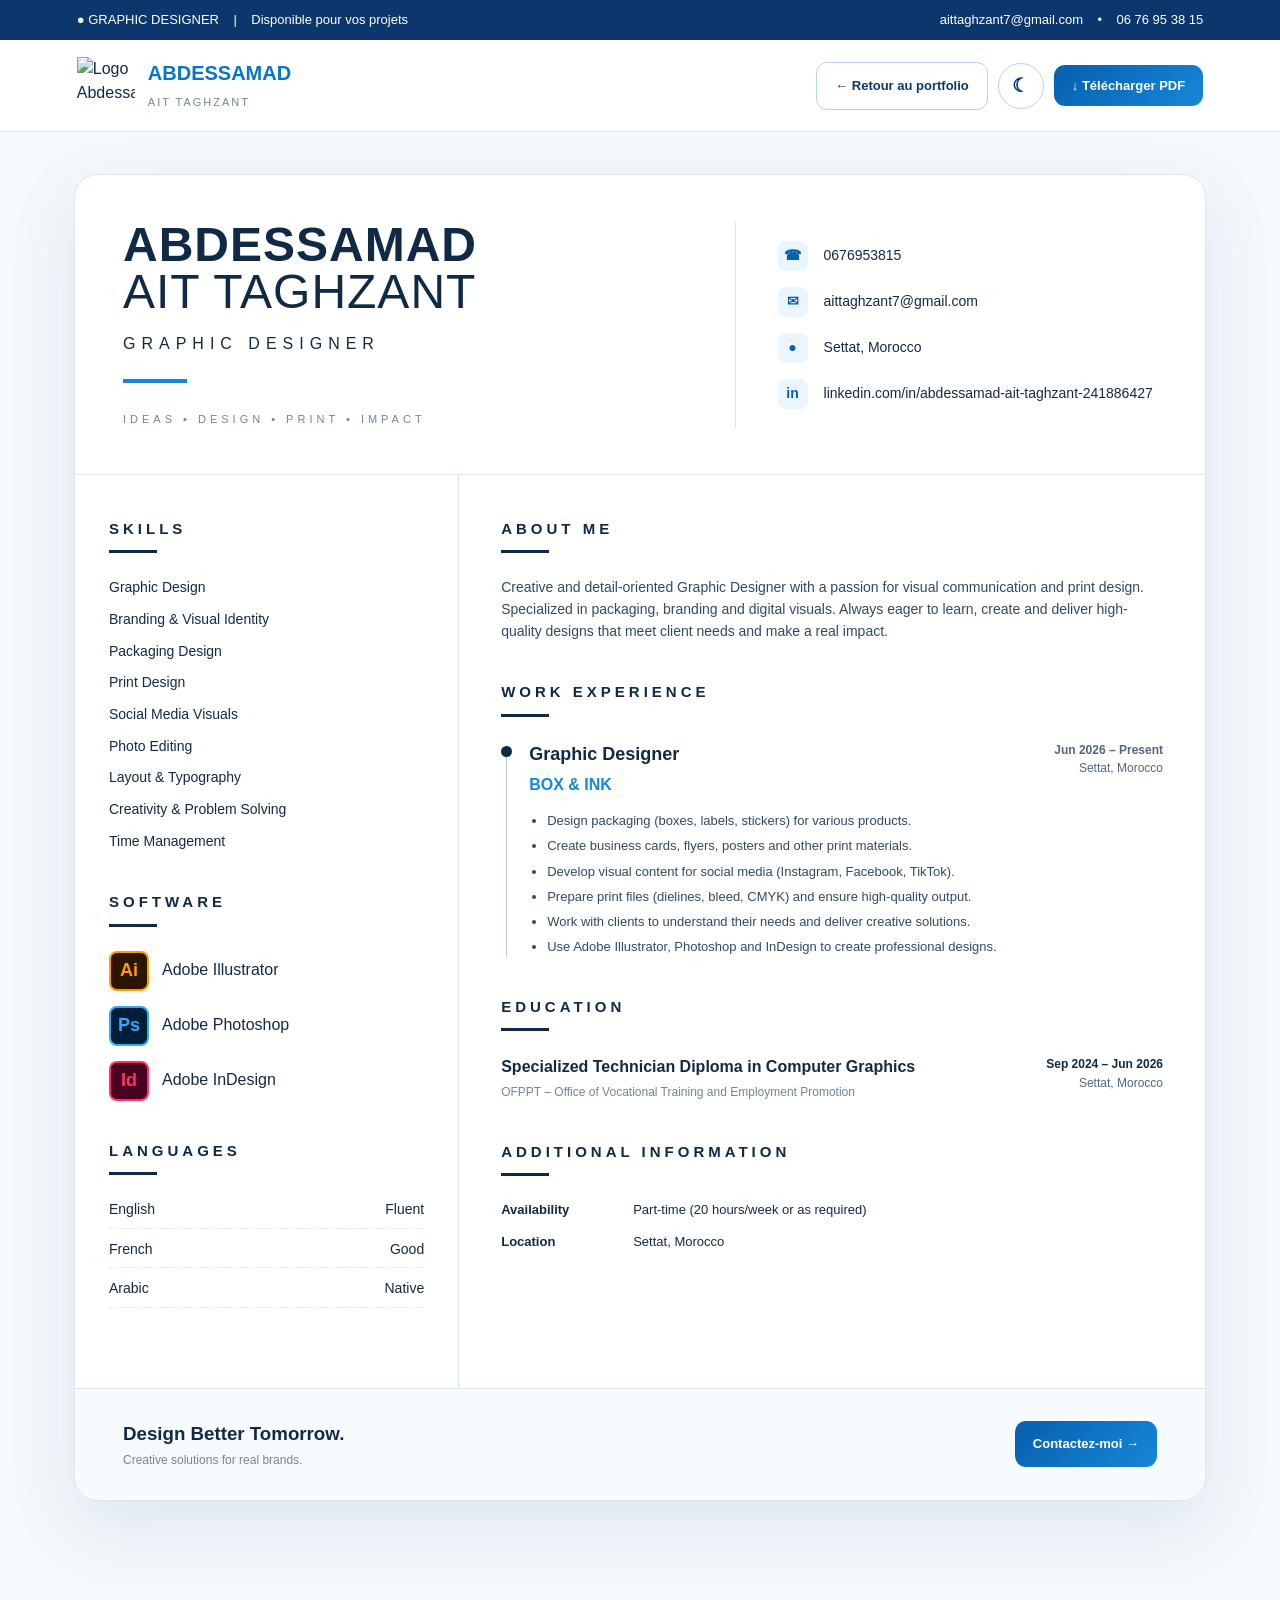
==== cv.html @ f578691d "Add files via upload" ====
<!DOCTYPE html>
<html lang="fr">
<head>
<meta charset="UTF-8">
<meta name="viewport" content="width=device-width, initial-scale=1.0">
<title>CV — Abdessamad Ait Taghzant</title>
<link rel="icon" href="images/my logo white.png">
<style>
*{box-sizing:border-box;margin:0;padding:0}
:root{
  --navy:#07182a; --navy2:#0c2239; --blue:#1687d8;
  --text:#132a43; --muted:#64788d; --line:#dbe6ef; --bg:#f5f9fd; --card:#fff;
}
html{scroll-behavior:smooth}
body{font-family:Arial,Helvetica,sans-serif;background:var(--bg);color:var(--text);line-height:1.55}
a{text-decoration:none;color:inherit}
.topbar{background:#0b376d;color:#fff;padding:10px 6%;display:flex;justify-content:space-between;font-size:13px}
nav{height:92px;background:#fff;border-bottom:1px solid var(--line);display:flex;align-items:center;justify-content:space-between;padding:0 6%;position:sticky;top:0;z-index:20}
.brand{display:flex;align-items:center;gap:13px}
.brand img{width:58px;height:58px;object-fit:contain}
.brand strong{display:block;color:#0875c6;font-size:20px}
.brand span{font-size:11px;letter-spacing:2px;color:#71869a}
.nav-actions{display:flex;gap:10px;align-items:center}
.btn{display:inline-flex;align-items:center;justify-content:center;padding:13px 18px;border-radius:11px;border:1px solid #b9d2e8;background:#fff;color:#0b376d;font-weight:800;font-size:13px}
.btn.primary{background:linear-gradient(135deg,#075fae,#1687d8);color:#fff;border:none}
.page{max-width:1180px;margin:42px auto;padding:0 24px 60px}
.cv{background:var(--card);border:1px solid var(--line);border-radius:24px;overflow:hidden;box-shadow:0 25px 70px rgba(7,54,100,.10)}
.cv-head{padding:46px 48px;display:grid;grid-template-columns:1.15fr .85fr;gap:40px;border-bottom:1px solid var(--line)}
.name h1{font-size:48px;line-height:.98;color:#102a46;letter-spacing:1px}
.name h1 span{font-weight:400}
.name h2{margin-top:17px;font-size:16px;letter-spacing:6px;font-weight:500}
.tagline{margin-top:28px;color:#71869a;letter-spacing:4px;font-size:11px}
.blue-line{width:64px;height:4px;background:var(--blue);margin-top:22px}
.contact{border-left:1px solid var(--line);padding-left:42px;display:grid;gap:16px;align-content:center}
.contact-row{display:grid;grid-template-columns:34px 1fr;align-items:center;gap:12px;font-size:14px}
.icon{width:30px;height:30px;border-radius:8px;background:#eaf5fd;color:#075fae;display:flex;align-items:center;justify-content:center;font-weight:900}
.cv-body{display:grid;grid-template-columns:34% 66%}
.sidebar{padding:42px 34px;border-right:1px solid var(--line)}
.main{padding:42px 42px}
.section{margin-bottom:38px}
.section-title{font-size:15px;letter-spacing:4px;text-transform:uppercase;color:#102a46;font-weight:900;margin-bottom:24px}
.section-title:after{content:"";display:block;width:48px;height:3px;background:#102a46;margin-top:10px}
.list{display:grid;gap:10px;font-size:14px}
.software{display:grid;gap:15px}
.software-item{display:flex;align-items:center;gap:13px}
.app{width:40px;height:40px;border-radius:8px;display:flex;align-items:center;justify-content:center;font-weight:900;font-size:18px;border:2px solid currentColor}
.ai{background:#2b1400;color:#ff9a00}.ps{background:#001e36;color:#31a8ff}.id{background:#49021f;color:#ff3366}
.lang{display:flex;justify-content:space-between;gap:15px;border-bottom:1px dashed #e1e9f0;padding-bottom:7px}
.about{font-size:14px;color:#314a61}
.timeline{position:relative;padding-left:28px}
.timeline:before{content:"";position:absolute;left:5px;top:8px;bottom:0;width:1px;background:#b9c9d7}
.timeline:after{content:"";position:absolute;left:0;top:5px;width:11px;height:11px;border-radius:50%;background:#102a46}
.role-head{display:flex;justify-content:space-between;gap:20px;align-items:flex-start}
.role h3{font-size:18px;color:#102a46}
.role .company{color:#1687d8;font-weight:800;margin:4px 0 14px}
.date{text-align:right;font-size:12px;color:#50677d;white-space:nowrap}
.bullets{padding-left:18px;font-size:13px;color:#314a61;display:grid;gap:5px}
.edu{display:flex;justify-content:space-between;gap:20px}
.edu strong{color:#102a46}
.small{font-size:12px;color:#71869a;margin-top:3px}
.additional{display:grid;grid-template-columns:120px 1fr;gap:12px;font-size:13px}
.additional strong{color:#102a46}
.bottom-cta{padding:30px 48px;background:#f7fbff;border-top:1px solid var(--line);display:flex;justify-content:space-between;align-items:center;gap:20px}
.bottom-cta h3{color:#102a46}
@media(max-width:800px){
 .topbar{display:none} nav{height:auto;padding:15px 20px}.brand strong{font-size:16px}
 .nav-actions .home-label{display:none}.page{margin-top:20px;padding:0 12px 30px}
 .cv-head,.cv-body{grid-template-columns:1fr}.cv-head{padding:32px 25px}.name h1{font-size:36px}
 .contact{border-left:0;border-top:1px solid var(--line);padding:25px 0 0}
 .sidebar{border-right:0;border-bottom:1px solid var(--line);padding:30px 25px}.main{padding:30px 25px}
 .role-head,.edu,.bottom-cta{flex-direction:column}.date{text-align:left}
}
@media print{
 body{background:#fff}.topbar,nav,.bottom-cta{display:none}.page{margin:0;max-width:none;padding:0}.cv{border:0;border-radius:0;box-shadow:none}
}

/* =========================
   DARK MODE
========================= */
body.dark-mode{
  --navy:#eaf4ff;
  --navy2:#0c2239;
  --blue:#31a7ff;
  --text:#eef6ff;
  --muted:#a9bdd0;
  --line:#1f3a55;
  --bg:#07111d;
  --card:#0d1d31;
  background:#07111d;
  color:#eef6ff;
}

body.dark-mode nav{
  background:#091827;
  border-color:#1f3a55;
}

body.dark-mode .brand strong{
  color:#31a7ff;
}

body.dark-mode .brand span,
body.dark-mode .tagline,
body.dark-mode .small,
body.dark-mode .date{
  color:#a9bdd0;
}

body.dark-mode .cv{
  background:#0d1d31;
  border-color:#1f3a55;
  box-shadow:0 25px 70px rgba(0,0,0,.35);
}

body.dark-mode .cv-head,
body.dark-mode .sidebar,
body.dark-mode .bottom-cta{
  border-color:#1f3a55;
}

body.dark-mode .sidebar,
body.dark-mode .main{
  background:#0d1d31;
}

body.dark-mode .name h1,
body.dark-mode .name h2,
body.dark-mode .section-title,
body.dark-mode .role h3,
body.dark-mode .edu strong,
body.dark-mode .additional strong,
body.dark-mode .bottom-cta h3{
  color:#ffffff;
}

body.dark-mode .section-title:after{
  background:#31a7ff;
}

body.dark-mode .about,
body.dark-mode .bullets,
body.dark-mode .list,
body.dark-mode .software-item,
body.dark-mode .additional{
  color:#d7e4ef;
}

body.dark-mode .contact{
  border-color:#1f3a55;
}

body.dark-mode .contact-row{
  color:#eef6ff;
}

body.dark-mode .icon{
  background:#102b45;
  color:#7bc7ff;
}

body.dark-mode .lang{
  border-color:#244766;
}

body.dark-mode .timeline:before{
  background:#35536e;
}

body.dark-mode .timeline:after{
  background:#31a7ff;
}

body.dark-mode .bottom-cta{
  background:#091827;
}

body.dark-mode .btn{
  background:#10243a;
  color:#ffffff;
  border-color:#2d4d69;
}

body.dark-mode .btn:hover{
  border-color:#31a7ff;
}

body.dark-mode .btn.primary{
  background:linear-gradient(135deg,#075fae,#1687d8);
  color:#fff;
  border:none;
}

/* Theme button */
.theme-toggle-cv{
  width:46px;
  height:46px;
  border-radius:50%;
  border:1px solid #b9d2e8;
  background:#fff;
  color:#0b376d;
  cursor:pointer;
  display:inline-flex;
  align-items:center;
  justify-content:center;
  font-size:19px;
  font-weight:800;
  transition:.25s ease;
}

.theme-toggle-cv:hover{
  transform:translateY(-2px);
  box-shadow:0 8px 22px rgba(7,95,174,.16);
}

body.dark-mode .theme-toggle-cv{
  background:#10243a;
  color:#7bc7ff;
  border-color:#2d4d69;
}

@media print{
  body.dark-mode,
  body.dark-mode .cv,
  body.dark-mode .sidebar,
  body.dark-mode .main{
    background:#fff !important;
    color:#132a43 !important;
  }

  body.dark-mode .name h1,
  body.dark-mode .name h2,
  body.dark-mode .section-title,
  body.dark-mode .role h3,
  body.dark-mode .edu strong,
  body.dark-mode .additional strong{
    color:#102a46 !important;
  }

  body.dark-mode .about,
  body.dark-mode .bullets,
  body.dark-mode .list,
  body.dark-mode .software-item,
  body.dark-mode .additional{
    color:#314a61 !important;
  }
}


.contact-row a{
  color:inherit;
  text-decoration:none;
  word-break:break-word;
}
.contact-row a:hover{
  color:#1687d8;
  text-decoration:underline;
}
body.dark-mode .contact-row a:hover{
  color:#31a7ff;
}

</style>
</head>
<body>
<div class="topbar">
  <span>● GRAPHIC DESIGNER &nbsp;&nbsp; | &nbsp;&nbsp; Disponible pour vos projets</span>
  <span>aittaghzant7@gmail.com &nbsp;&nbsp; • &nbsp;&nbsp; 06 76 95 38 15</span>
</div>

<nav>
  <a class="brand" href="index.html">
    <img src="images/my logo.png" alt="Logo Abdessamad">
    <div><strong>ABDESSAMAD</strong><span>AIT TAGHZANT</span></div>
  </a>
  <div class="nav-actions">
    <a class="btn" href="index.html"><span class="home-label">← Retour au portfolio</span></a>
        <button class="theme-toggle-cv" id="cvThemeToggle" type="button" aria-label="Changer le thème">☾</button>
<button class="btn primary" onclick="window.print()">↓ Télécharger PDF</button>
  </div>
</nav>

<main class="page">
<section class="cv">
  <div class="cv-head">
    <div class="name">
      <h1>ABDESSAMAD<br><span>AIT TAGHZANT</span></h1>
      <h2>GRAPHIC DESIGNER</h2>
      <div class="blue-line"></div>
      <div class="tagline">IDEAS • DESIGN • PRINT • IMPACT</div>
    </div>
    <div class="contact">
      <div class="contact-row"><div class="icon">☎</div><div>0676953815</div></div>
      <div class="contact-row"><div class="icon">✉</div><div>aittaghzant7@gmail.com</div></div>
      <div class="contact-row"><div class="icon">●</div><div>Settat, Morocco</div></div>
      <div class="contact-row"><div class="icon">in</div><div><a href="https://www.linkedin.com/in/abdessamad-ait-taghzant-241886427/?lipi=urn%3Ali%3Apage%3Ad_flagship3_profile_view_base_contact_details%3BzX96hMy0TAOJxktWUvxLNA%3D%3D" target="_blank" rel="noopener noreferrer">linkedin.com/in/abdessamad-ait-taghzant-241886427</a></div></div>
    </div>
  </div>

  <div class="cv-body">
    <aside class="sidebar">
      <div class="section">
        <div class="section-title">Skills</div>
        <div class="list">
          <span>Graphic Design</span><span>Branding & Visual Identity</span>
          <span>Packaging Design</span><span>Print Design</span>
          <span>Social Media Visuals</span><span>Photo Editing</span>
          <span>Layout & Typography</span><span>Creativity & Problem Solving</span>
          <span>Time Management</span>
        </div>
      </div>

      <div class="section">
        <div class="section-title">Software</div>
        <div class="software">
          <div class="software-item"><div class="app ai">Ai</div><span>Adobe Illustrator</span></div>
          <div class="software-item"><div class="app ps">Ps</div><span>Adobe Photoshop</span></div>
          <div class="software-item"><div class="app id">Id</div><span>Adobe InDesign</span></div>
        </div>
      </div>

      <div class="section">
        <div class="section-title">Languages</div>
        <div class="list">
          <div class="lang"><span>English</span><span>Fluent</span></div>
          <div class="lang"><span>French</span><span>Good</span></div>
          <div class="lang"><span>Arabic</span><span>Native</span></div>
        </div>
      </div>
    </aside>

    <div class="main">
      <div class="section">
        <div class="section-title">About Me</div>
        <p class="about">Creative and detail-oriented Graphic Designer with a passion for visual communication and print design. Specialized in packaging, branding and digital visuals. Always eager to learn, create and deliver high-quality designs that meet client needs and make a real impact.</p>
      </div>

      <div class="section">
        <div class="section-title">Work Experience</div>
        <div class="timeline">
          <div class="role-head">
            <div class="role"><h3>Graphic Designer</h3><div class="company">BOX & INK</div></div>
            <div class="date"><strong>Jun 2026 – Present</strong><br>Settat, Morocco</div>
          </div>
          <ul class="bullets">
            <li>Design packaging (boxes, labels, stickers) for various products.</li>
            <li>Create business cards, flyers, posters and other print materials.</li>
            <li>Develop visual content for social media (Instagram, Facebook, TikTok).</li>
            <li>Prepare print files (dielines, bleed, CMYK) and ensure high-quality output.</li>
            <li>Work with clients to understand their needs and deliver creative solutions.</li>
            <li>Use Adobe Illustrator, Photoshop and InDesign to create professional designs.</li>
          </ul>
        </div>
      </div>

      <div class="section">
        <div class="section-title">Education</div>
        <div class="edu">
          <div>
            <strong>Specialized Technician Diploma in Computer Graphics</strong>
            <div class="small">OFPPT – Office of Vocational Training and Employment Promotion</div>
          </div>
          <div class="date"><strong>Sep 2024 – Jun 2026</strong><br>Settat, Morocco</div>
        </div>
      </div>

      <div class="section">
        <div class="section-title">Additional Information</div>
        <div class="additional">
          <strong>Availability</strong><span>Part-time (20 hours/week or as required)</span>
          <strong>Location</strong><span>Settat, Morocco</span>
        </div>
      </div>
    </div>
  </div>

  <div class="bottom-cta">
    <div><h3>Design Better Tomorrow.</h3><div class="small">Creative solutions for real brands.</div></div>
    <a class="btn primary" href="mailto:aittaghzant7@gmail.com">Contactez-moi →</a>
  </div>
</section>
</main>

<script>
const cvThemeToggle = document.getElementById("cvThemeToggle");

const savedCvTheme =
  localStorage.getItem("portfolio-theme");

if(savedCvTheme === "dark"){
  document.body.classList.add("dark-mode");
}

function updateCvThemeIcon(){
  if(!cvThemeToggle) return;

  cvThemeToggle.textContent =
    document.body.classList.contains("dark-mode")
    ? "☀"
    : "☾";
}

updateCvThemeIcon();

if(cvThemeToggle){
  cvThemeToggle.addEventListener("click", function(){

    document.body.classList.toggle("dark-mode");

    localStorage.setItem(
      "portfolio-theme",
      document.body.classList.contains("dark-mode")
      ? "dark"
      : "light"
    );

    updateCvThemeIcon();
  });
}
</script>

</body>
</html>
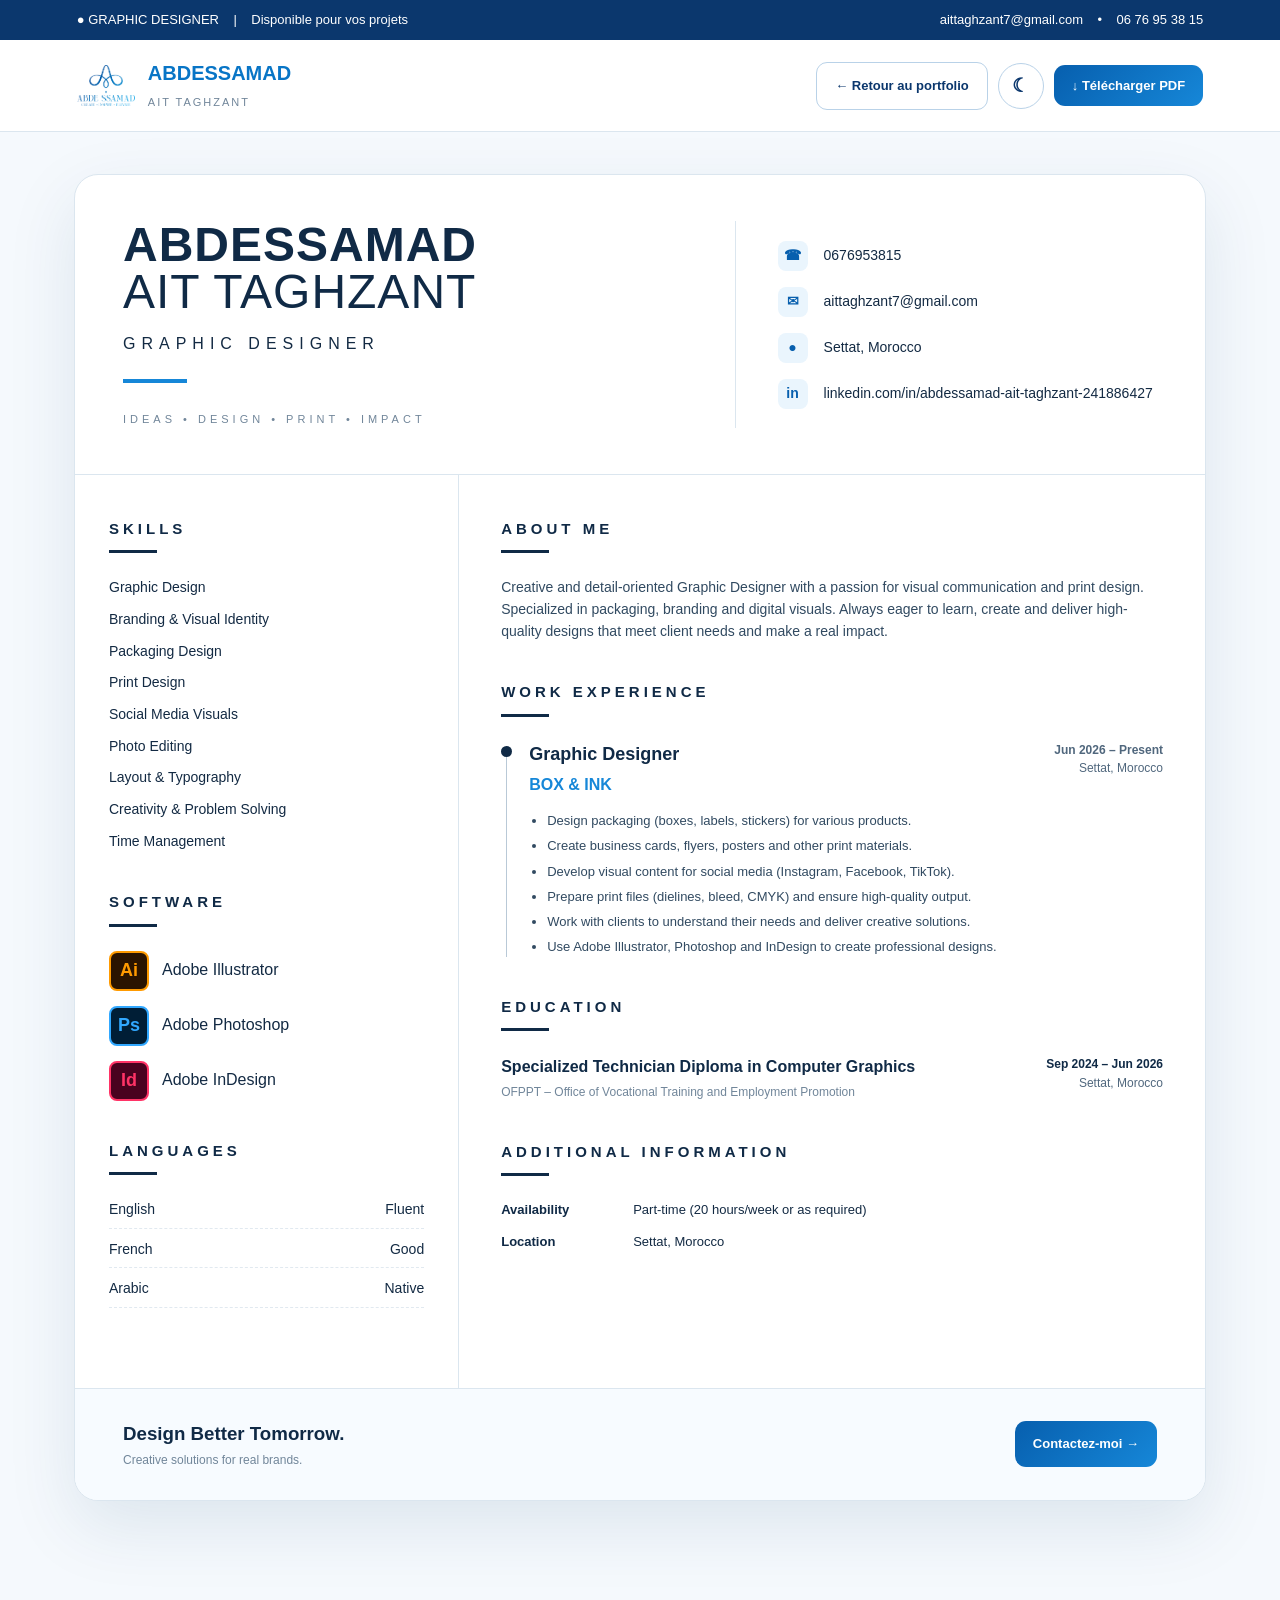
==== commit 41623fbe: "Update cv.html" ====
--- a/cv.html
+++ b/cv.html
@@ -4,7 +4,7 @@
 <meta charset="UTF-8">
 <meta name="viewport" content="width=device-width, initial-scale=1.0">
 <title>CV — Abdessamad Ait Taghzant</title>
-<link rel="icon" href="images/my logo white.png">
+<link rel="icon" href="my logo white.png">
 <style>
 *{box-sizing:border-box;margin:0;padding:0}
 :root{
@@ -269,7 +269,7 @@
 
 <nav>
   <a class="brand" href="index.html">
-    <img src="images/my logo.png" alt="Logo Abdessamad">
+    <img src="my logo.png" alt="Logo Abdessamad">
     <div><strong>ABDESSAMAD</strong><span>AIT TAGHZANT</span></div>
   </a>
   <div class="nav-actions">
@@ -419,4 +419,4 @@
 </script>
 
 </body>
-</html>+</html>
